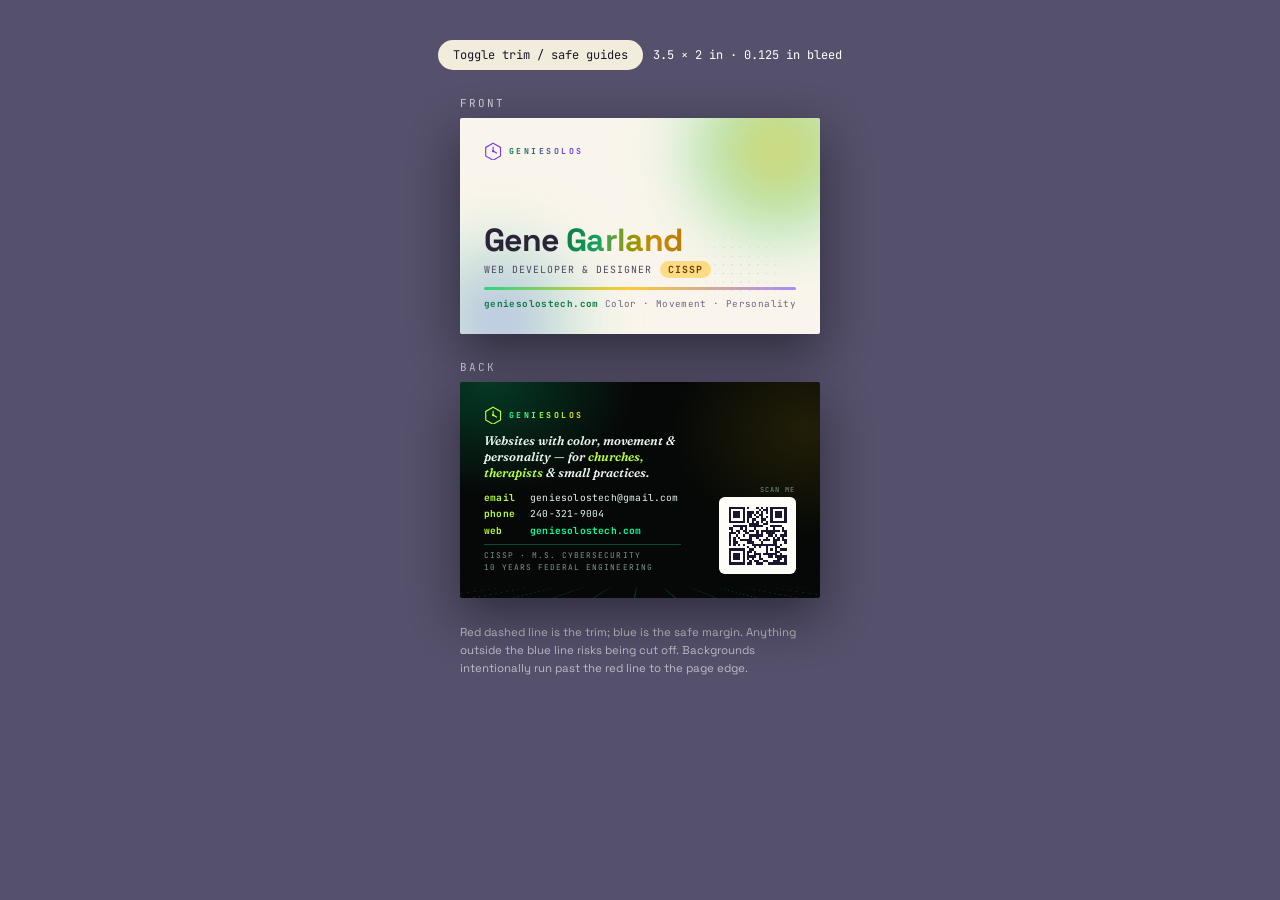
==== card/index.html @ cdeb46a6 "Add business card in both site themes Front uses the light sunroom theme, back uses the dark cyber t" ====
<!DOCTYPE html>
<html lang="en">
<head>
<meta charset="utf-8">
<meta name="viewport" content="width=device-width, initial-scale=1">
<title>GenieSolos — Business Card</title>
<meta name="robots" content="noindex">

<link rel="preconnect" href="https://fonts.googleapis.com">
<link rel="preconnect" href="https://fonts.gstatic.com" crossorigin>
<link href="https://fonts.googleapis.com/css2?family=Fraunces:ital,opsz,wght@1,9..144,600&family=JetBrains+Mono:wght@400;500;700&family=Space+Grotesk:wght@400;500;600;700&display=swap" rel="stylesheet">

<style>
/* ═══════════════════════════════════════════════════════════════
   GENIESOLOS business card — 3.5 x 2 in US standard.

   Every page is the BLEED size (3.75 x 2.25 in). The trim line sits
   0.125in inside that, and nothing that matters goes closer than
   0.125in inside the trim — so 0.25in of guaranteed clearance from
   the page edge. Backgrounds deliberately run to the page edge so a
   few thousandths of drift at the guillotine never shows a white
   sliver.
   ═══════════════════════════════════════════════════════════════ */
:root {
  --bleed-w: 3.75in;  --bleed-h: 2.25in;
  --trim:  0.125in;             /* bleed edge -> trim line   */
  --safe:  0.25in;              /* bleed edge -> safe margin */

  --cream:   #FAF5EC;
  --paper:   #FFFDF8;
  --ink:     #292437;
  --ink-2:   #4E4760;
  --muted:   #6E6680;
  --green:        #17A15E;
  --green-deep:   #0C7A46;
  --green-bright: #2ED47F;
  --sun:      #FFC933;
  --gold:     #B87A00;
  --violet:        #7C3AED;
  --violet-bright: #A78BFA;

  --k-bg:     #060807;
  --k-ink:    #E6F4EC;
  --k-ink-2:  #A9C3B6;
  --k-muted:  #7D9488;
  --k-green:  #00FF9C;
  --k-acid:   #B6FF3A;
  --k-sun:    #FFD60A;

  --mono:  'JetBrains Mono', ui-monospace, Consolas, monospace;
  --sans:  'Space Grotesk', system-ui, 'Segoe UI', sans-serif;
  --serif: 'Fraunces', Georgia, serif;
}

* { box-sizing: border-box; margin: 0; padding: 0; }

body {
  background: #55506B;
  font-family: var(--sans);
  display: flex; flex-direction: column; align-items: center;
  gap: 26px; padding: 40px 20px 60px;
}

/* ── the card ─────────────────────────────────────────────────── */
.card {
  position: relative;
  width: var(--bleed-w); height: var(--bleed-h);
  overflow: hidden;
  -webkit-print-color-adjust: exact; print-color-adjust: exact;
}
.card__safe {
  position: absolute; inset: var(--safe);
  display: flex; flex-direction: column;
  z-index: 3;
}

/* screen-only presentation */
.stage { display: grid; gap: 26px; }
.stage .card { box-shadow: 0 18px 50px rgba(0,0,0,.45); border-radius: 2px; }
.label {
  font-family: var(--mono); font-size: 11px; letter-spacing: .18em;
  text-transform: uppercase; color: rgba(255,255,255,.72); margin-bottom: 8px;
}
.note {
  max-width: 3.75in; font-size: 11.5px; line-height: 1.55;
  color: rgba(255,255,255,.62);
}

/* trim + safe guides, screen only, toggleable */
.guides { position: absolute; inset: 0; z-index: 9; pointer-events: none; display: none; }
body.show-guides .guides { display: block; }
.guides::before, .guides::after { content: ''; position: absolute; }
.guides::before { inset: var(--trim); outline: 1px dashed rgba(255,60,60,.85); }
.guides::after  { inset: var(--safe); outline: 1px dashed rgba(60,160,255,.75); }

.toolbar {
  display: flex; gap: 10px; align-items: center;
  font-family: var(--mono); font-size: 12px; color: #fff;
}
.toolbar button {
  font: inherit; color: #1a1726; background: #F2ECDD;
  border: 0; border-radius: 999px; padding: 7px 15px; cursor: pointer;
}

/* ═══════════ FRONT — light ═══════════ */
.front { background: var(--cream); color: var(--ink); }
.front .blob {
  position: absolute; border-radius: 50%; filter: blur(0.34in); z-index: 1;
}
.front .blob--a {
  top: -0.62in; right: -0.5in; width: 1.9in; height: 1.9in;
  background: radial-gradient(circle, rgba(255,201,51,.85), rgba(46,212,127,.5) 60%, transparent 72%);
}
.front .blob--b {
  bottom: -0.7in; left: -0.45in; width: 1.7in; height: 1.7in;
  background: radial-gradient(circle, rgba(167,139,250,.7), rgba(46,212,127,.3) 62%, transparent 74%);
}
.front .meadow {
  position: absolute; right: 0.2in; bottom: 0.18in;
  width: 1.3in; height: 0.95in; z-index: 2;
  background-image: radial-gradient(rgba(124,58,237,.34) 0.008in, transparent 0.008in);
  background-size: 0.09in 0.09in;
  -webkit-mask-image: radial-gradient(closest-side, #000 25%, transparent);
  mask-image: radial-gradient(closest-side, #000 25%, transparent);
}

.brand { display: flex; align-items: center; gap: 0.07in; }
.brand svg { width: 0.19in; height: 0.19in; color: var(--violet); flex: none; }
.brand span {
  font-family: var(--mono); font-weight: 700;
  font-size: 6.2pt; letter-spacing: .3em;
  background: linear-gradient(100deg, var(--green-deep), var(--violet) 92%);
  -webkit-background-clip: text; background-clip: text; color: transparent;
}

.front .name {
  margin-top: auto;
  font-size: 24pt; font-weight: 700; letter-spacing: -.02em; line-height: 1;
}
.front .name b {
  font-weight: 700;
  background: linear-gradient(100deg, #0C7A46, #17A15E 30%, #C8890A 78%, #B87A00 100%);
  background: linear-gradient(100deg in oklch, #0C7A46, #17A15E 30%, #C8890A 78%, #B87A00 100%);
  -webkit-background-clip: text; background-clip: text; color: transparent;
}
.front .role {
  display: flex; align-items: center; gap: 0.09in;
  margin-top: 0.055in;
  font-family: var(--mono); font-size: 7.4pt; letter-spacing: .1em;
  color: var(--ink-2); text-transform: uppercase;
}
.front .cissp {
  font-weight: 700; color: #6B4300; letter-spacing: .12em;
  background: rgba(255,201,51,.55);
  border-radius: 999px; padding: 0.018in 0.075in;
}

.front .rule {
  height: 0.028in; border-radius: 0.03in; margin-top: 0.1in;
  background: linear-gradient(90deg, var(--green-bright), var(--sun) 46%, var(--violet-bright));
}
.front .foot {
  display: flex; justify-content: space-between; align-items: baseline;
  margin-top: 0.075in;
  font-family: var(--mono); font-size: 7pt; letter-spacing: .04em;
}
.front .foot .site { color: var(--green-deep); font-weight: 700; }
.front .foot .tag  { color: var(--muted); }

/* ═══════════ BACK — dark ═══════════ */
.back { background: var(--k-bg); color: var(--k-ink); }
.back .wash {
  position: absolute; inset: 0; z-index: 1;
  background:
    radial-gradient(70% 90% at 8% 0%,   rgba(0,255,156,.2), transparent 58%),
    radial-gradient(60% 80% at 96% 22%, rgba(255,214,10,.11), transparent 62%);
}
/* the site's grid horizon, flattened for print */
.back .horizon {
  position: absolute; left: -30%; right: -30%; bottom: 0; height: 0.85in; z-index: 1;
  background-image:
    linear-gradient(rgba(0,255,156,.75) 0.007in, transparent 0.007in),
    linear-gradient(90deg, rgba(0,255,156,.55) 0.007in, transparent 0.007in);
  background-size: 0.42in 0.26in;
  transform: perspective(1.1in) rotateX(74deg);
  transform-origin: bottom center;
  -webkit-mask-image: linear-gradient(to top, #000 0%, #000 30%, transparent 88%);
  mask-image: linear-gradient(to top, #000 0%, #000 30%, transparent 88%);
  opacity: .5;
}
.back .brand svg { color: var(--k-acid); }
.back .brand span {
  background: linear-gradient(100deg, var(--k-green), var(--k-acid) 55%, var(--k-sun));
  -webkit-background-clip: text; background-clip: text; color: transparent;
}

.back .pitch {
  margin-top: 0.09in;
  font-family: var(--serif); font-style: italic; font-weight: 600;
  font-size: 9.4pt; line-height: 1.3; color: var(--k-ink);
  max-width: 2.1in;
}
.back .pitch em { font-style: italic; color: var(--k-acid); }

.back .rows { margin-top: auto; display: grid; gap: 0.035in; }
.back .row {
  display: flex; align-items: baseline; gap: 0.06in;
  font-family: var(--mono); font-size: 7.2pt; letter-spacing: .02em;
}
.back .row .k {
  color: var(--k-acid); font-weight: 700;
  width: 0.42in; flex: none;
}
.back .row .v { color: var(--k-ink); }
.back .row .v.hi { color: var(--k-green); font-weight: 700; }

.back .cred {
  margin-top: 0.075in; padding-top: 0.06in;
  border-top: 0.006in solid rgba(0,255,156,.28);
  font-family: var(--mono); font-size: 5.9pt; letter-spacing: .13em;
  line-height: 1.5;
  text-transform: uppercase; color: var(--k-muted);
}

/* QR sits on a cream tile, never inverted — a light-on-dark QR is
   rejected by a meaningful share of phone scanners. */
.qr {
  position: absolute; right: var(--safe); bottom: var(--safe); z-index: 4;
  width: 0.8in; height: 0.8in;
  background: var(--paper);
  border-radius: 0.06in;
  padding: 0.05in;
  display: grid; place-items: center;
}
.qr svg { width: 100%; height: 100%; display: block; }
/* Caption sits ABOVE the tile. Below it would land between the safe
   margin and the trim line, where the guillotine can take it. */
.qr__cap {
  position: absolute; right: 0.01in; top: -0.13in;
  font-family: var(--mono); font-size: 5.2pt; letter-spacing: .14em;
  text-transform: uppercase; color: var(--k-muted); white-space: nowrap;
}
.back .rows, .back .cred { max-width: 2.05in; }

/* ═══════════ EXPORT ═══════════ */
/* #only=front / #only=back strips the page down to a single card face
   pinned at the origin, so a headless screenshot captures exactly the
   bleed area with nothing else in frame. */
body.export {
  background: #fff; display: block; padding: 0; gap: 0;
}
body.export .toolbar,
body.export .label,
body.export .note,
body.export .guides { display: none !important; }
body.export .stage { display: block; gap: 0; }
body.export .stage > div { display: none; }
body.export .stage > div.is-target { display: block; }
body.export .card { box-shadow: none; border-radius: 0; }

/* ═══════════ PRINT ═══════════ */
@page { size: 3.75in 2.25in; margin: 0; }

@media print {
  body { background: #fff; display: block; padding: 0; gap: 0; }
  .toolbar, .label, .note, .guides { display: none !important; }
  .stage { display: block; gap: 0; }
  .stage .card { box-shadow: none; border-radius: 0; }
  .card { break-after: page; page-break-after: always; }
  .card:last-of-type { break-after: auto; page-break-after: auto; }
}
</style>
</head>
<body>

<div class="toolbar">
  <button id="guideBtn" type="button">Toggle trim / safe guides</button>
  <span>3.5 &times; 2 in &middot; 0.125 in bleed</span>
</div>

<div class="stage">
  <div>
    <p class="label">Front</p>
    <article class="card front">
      <div class="blob blob--a"></div>
      <div class="blob blob--b"></div>
      <div class="meadow"></div>

      <div class="card__safe">
        <div class="brand">
          <svg viewBox="0 0 32 32" aria-hidden="true">
            <path d="M16 2 29 9.5v15L16 32 3 24.5v-15Z" fill="none" stroke="currentColor" stroke-width="2"/>
            <path d="M16 9v7l6 3.5" fill="none" stroke="currentColor" stroke-width="2" stroke-linecap="round"/>
            <circle cx="16" cy="16" r="2.1" fill="currentColor"/>
          </svg>
          <span>GENIESOLOS</span>
        </div>

        <h1 class="name">Gene <b>Garland</b></h1>
        <p class="role">
          <span>Web Developer &amp; Designer</span>
          <span class="cissp">CISSP</span>
        </p>

        <div class="rule"></div>
        <p class="foot">
          <span class="site">geniesolostech.com</span>
          <span class="tag">Color &middot; Movement &middot; Personality</span>
        </p>
      </div>
      <div class="guides"></div>
    </article>
  </div>

  <div>
    <p class="label">Back</p>
    <article class="card back">
      <div class="wash"></div>
      <div class="horizon"></div>

      <div class="card__safe">
        <div class="brand">
          <svg viewBox="0 0 32 32" aria-hidden="true">
            <path d="M16 2 29 9.5v15L16 32 3 24.5v-15Z" fill="none" stroke="currentColor" stroke-width="2"/>
            <path d="M16 9v7l6 3.5" fill="none" stroke="currentColor" stroke-width="2" stroke-linecap="round"/>
            <circle cx="16" cy="16" r="2.1" fill="currentColor"/>
          </svg>
          <span>GENIESOLOS</span>
        </div>

        <p class="pitch">Websites with color, movement&nbsp;&amp; personality — for <em>churches, therapists</em> &amp; small practices.</p>

        <div class="rows">
          <p class="row"><span class="k">email</span><span class="v">geniesolostech@gmail.com</span></p>
          <p class="row"><span class="k">phone</span><span class="v">240-321-9004</span></p>
          <p class="row"><span class="k">web</span><span class="v hi">geniesolostech.com</span></p>
        </div>

        <p class="cred">CISSP &middot; M.S. Cybersecurity<br>10 Years Federal Engineering</p>
      </div>

      <div class="qr" id="qr"><span class="qr__cap">scan me</span></div>
      <div class="guides"></div>
    </article>
  </div>
</div>

<p class="note">
  Red dashed line is the trim; blue is the safe margin. Anything outside the blue line
  risks being cut off. Backgrounds intentionally run past the red line to the page edge.
</p>

<script src="qr.js"></script>
<script>
  (function () {
    var target = 'https://geniesolostech.com';
    var host = document.getElementById('qr');
    var cap = host.querySelector('.qr__cap');
    host.insertAdjacentHTML('afterbegin', GSQR.svg(target, {
      dark: '#1B1630',        /* near-black, not pure black: prints softer and
                                 still far above the contrast a scanner needs */
      light: 'none',
      quiet: 2                /* the cream tile's padding supplies the rest of
                                 the required 4-module quiet zone */
    }));
    if (cap) host.appendChild(cap);

    document.getElementById('guideBtn').addEventListener('click', function () {
      document.body.classList.toggle('show-guides');
    });

    /* export isolation — see body.export in the stylesheet */
    var only = /only=(front|back)/.exec(location.hash);
    if (only) {
      var face = document.querySelector('.card.' + only[1]);
      if (face) {
        document.body.classList.add('export');
        face.closest('.stage > div').classList.add('is-target');
      }
    }
  })();
</script>
</body>
</html>
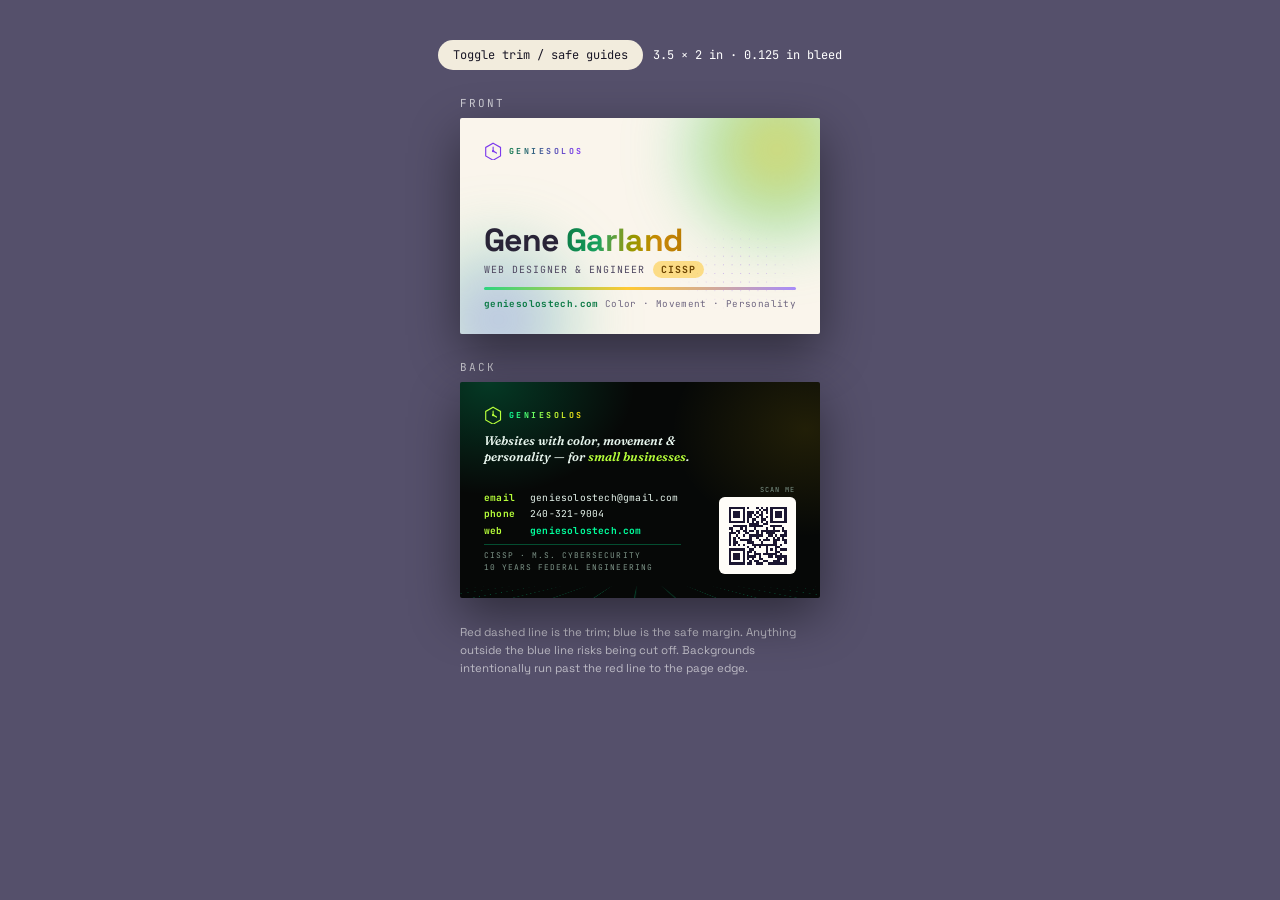
==== commit 41975d38: "Update business card copy - Front title is now "Web Designer & Engineer" - Back pitch reads "for sma" ====
--- a/card/index.html
+++ b/card/index.html
@@ -198,7 +198,9 @@
   margin-top: 0.09in;
   font-family: var(--serif); font-style: italic; font-weight: 600;
   font-size: 9.4pt; line-height: 1.3; color: var(--k-ink);
-  max-width: 2.1in;
+  /* wider than the contact rows below it: the QR only occupies the
+     lower right, so this line is free to run further across */
+  max-width: 2.45in;
 }
 .back .pitch em { font-style: italic; color: var(--k-acid); }
 
@@ -298,7 +300,7 @@
 
         <h1 class="name">Gene <b>Garland</b></h1>
         <p class="role">
-          <span>Web Developer &amp; Designer</span>
+          <span>Web Designer &amp; Engineer</span>
           <span class="cissp">CISSP</span>
         </p>
 
@@ -328,7 +330,7 @@
           <span>GENIESOLOS</span>
         </div>
 
-        <p class="pitch">Websites with color, movement&nbsp;&amp; personality — for <em>churches, therapists</em> &amp; small practices.</p>
+        <p class="pitch">Websites with color, movement&nbsp;&amp; personality — for <em>small&nbsp;businesses</em>.</p>
 
         <div class="rows">
           <p class="row"><span class="k">email</span><span class="v">geniesolostech@gmail.com</span></p>
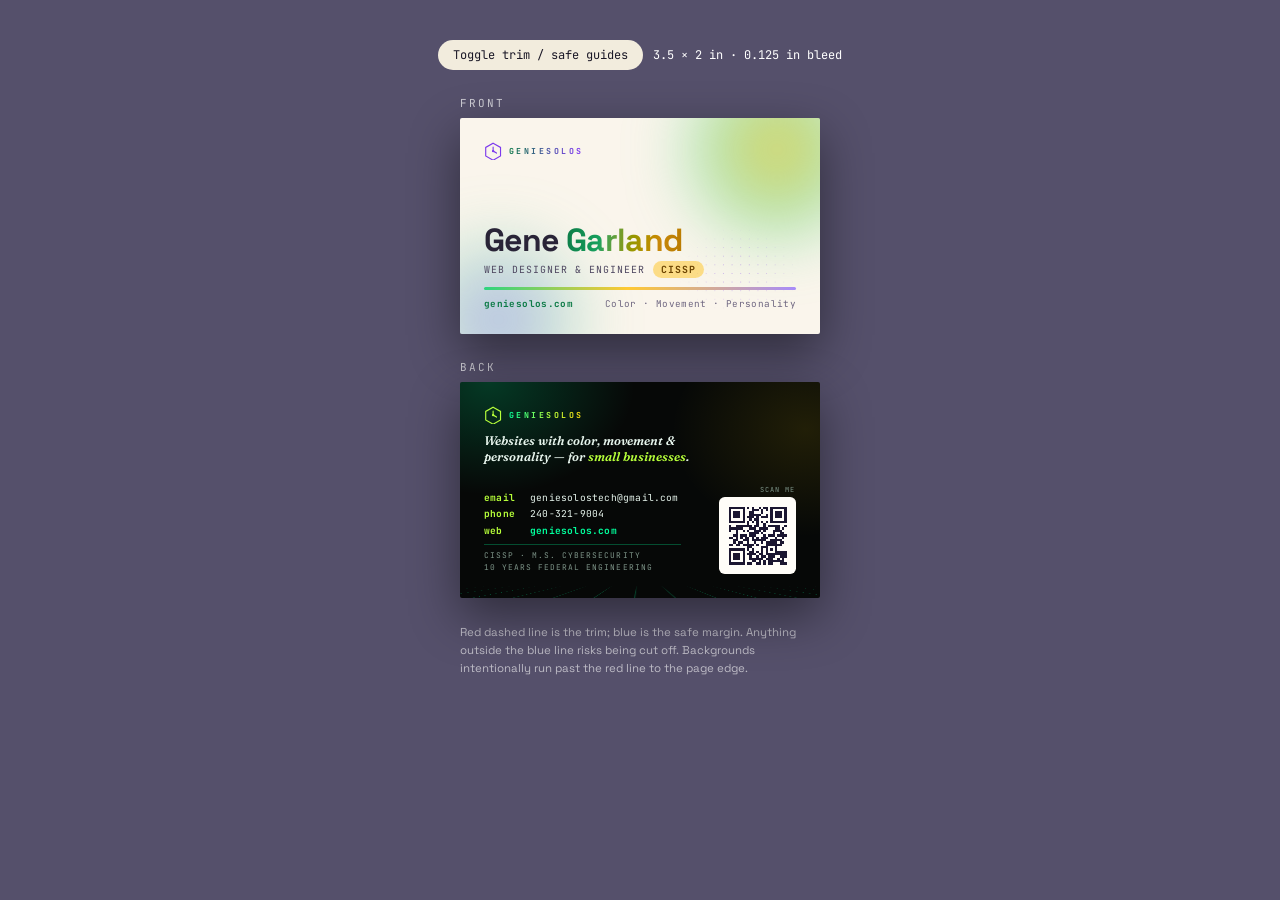
==== commit abf1c916: "Change domain to geniesolos.com Replaces geniesolostech.com everywhere it appeared as the website do" ====
--- a/card/index.html
+++ b/card/index.html
@@ -306,7 +306,7 @@
 
         <div class="rule"></div>
         <p class="foot">
-          <span class="site">geniesolostech.com</span>
+          <span class="site">geniesolos.com</span>
           <span class="tag">Color &middot; Movement &middot; Personality</span>
         </p>
       </div>
@@ -335,7 +335,7 @@
         <div class="rows">
           <p class="row"><span class="k">email</span><span class="v">geniesolostech@gmail.com</span></p>
           <p class="row"><span class="k">phone</span><span class="v">240-321-9004</span></p>
-          <p class="row"><span class="k">web</span><span class="v hi">geniesolostech.com</span></p>
+          <p class="row"><span class="k">web</span><span class="v hi">geniesolos.com</span></p>
         </div>
 
         <p class="cred">CISSP &middot; M.S. Cybersecurity<br>10 Years Federal Engineering</p>
@@ -355,7 +355,7 @@
 <script src="qr.js"></script>
 <script>
   (function () {
-    var target = 'https://geniesolostech.com';
+    var target = 'https://geniesolos.com';
     var host = document.getElementById('qr');
     var cap = host.querySelector('.qr__cap');
     host.insertAdjacentHTML('afterbegin', GSQR.svg(target, {
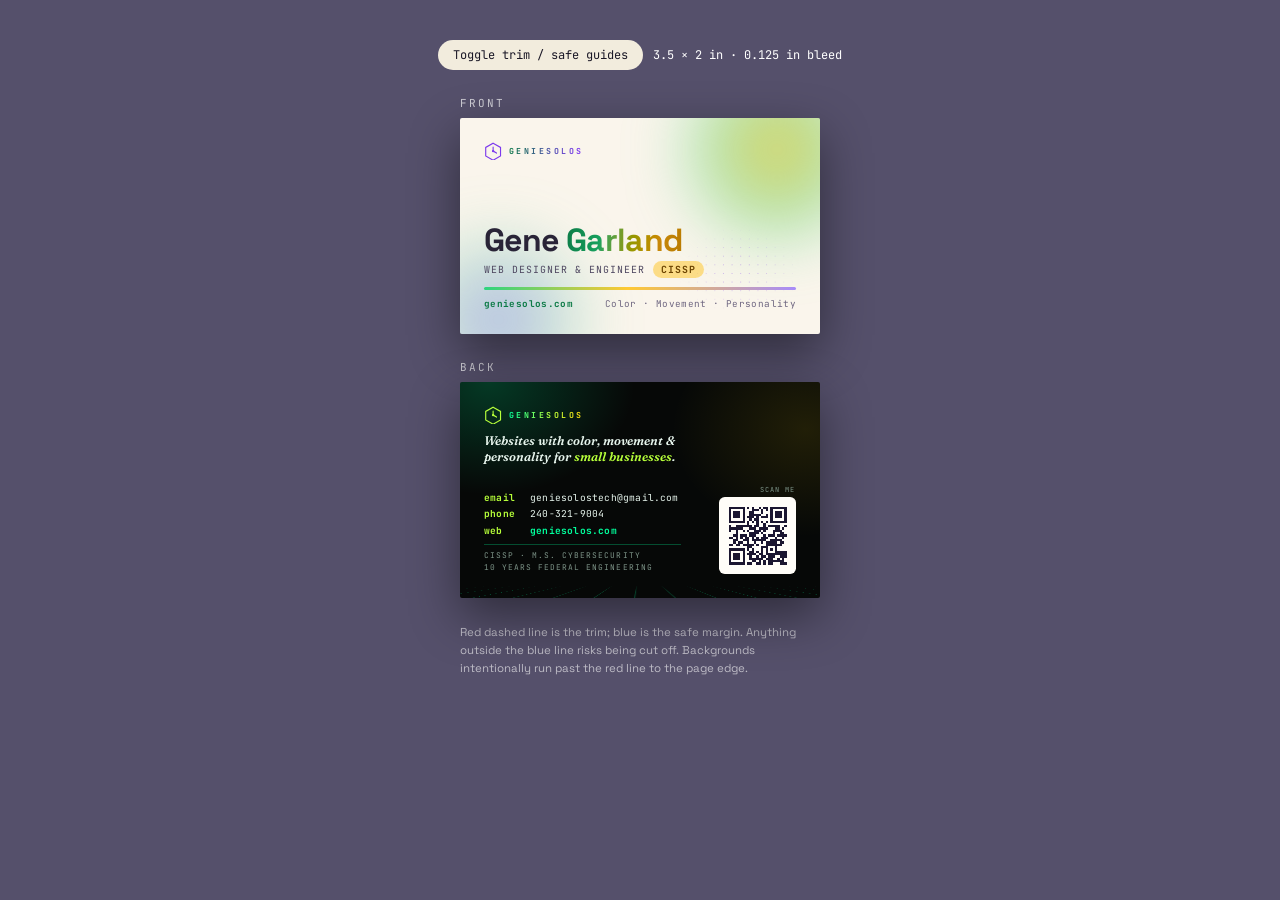
==== commit 69665a22: "Remove every em-dash; make asset fixes reach browsers Removes all 126 em-dashes and the one en-dash " ====
--- a/card/index.html
+++ b/card/index.html
@@ -3,7 +3,7 @@
 <head>
 <meta charset="utf-8">
 <meta name="viewport" content="width=device-width, initial-scale=1">
-<title>GenieSolos — Business Card</title>
+<title>GenieSolos Business Card</title>
 <meta name="robots" content="noindex">
 
 <link rel="preconnect" href="https://fonts.googleapis.com">
@@ -12,11 +12,11 @@
 
 <style>
 /* ═══════════════════════════════════════════════════════════════
-   GENIESOLOS business card — 3.5 x 2 in US standard.
+   GENIESOLOS business card. 3.5 x 2 in US standard.
 
    Every page is the BLEED size (3.75 x 2.25 in). The trim line sits
    0.125in inside that, and nothing that matters goes closer than
-   0.125in inside the trim — so 0.25in of guaranteed clearance from
+   0.125in inside the trim, so 0.25in of guaranteed clearance from
    the page edge. Backgrounds deliberately run to the page edge so a
    few thousandths of drift at the guillotine never shows a white
    sliver.
@@ -102,7 +102,7 @@
   border: 0; border-radius: 999px; padding: 7px 15px; cursor: pointer;
 }
 
-/* ═══════════ FRONT — light ═══════════ */
+/* ═══════════ FRONT (light) ═══════════ */
 .front { background: var(--cream); color: var(--ink); }
 .front .blob {
   position: absolute; border-radius: 50%; filter: blur(0.34in); z-index: 1;
@@ -167,7 +167,7 @@
 .front .foot .site { color: var(--green-deep); font-weight: 700; }
 .front .foot .tag  { color: var(--muted); }
 
-/* ═══════════ BACK — dark ═══════════ */
+/* ═══════════ BACK (dark) ═══════════ */
 .back { background: var(--k-bg); color: var(--k-ink); }
 .back .wash {
   position: absolute; inset: 0; z-index: 1;
@@ -224,7 +224,7 @@
   text-transform: uppercase; color: var(--k-muted);
 }
 
-/* QR sits on a cream tile, never inverted — a light-on-dark QR is
+/* QR sits on a cream tile, never inverted. A light-on-dark QR is
    rejected by a meaningful share of phone scanners. */
 .qr {
   position: absolute; right: var(--safe); bottom: var(--safe); z-index: 4;
@@ -330,7 +330,7 @@
           <span>GENIESOLOS</span>
         </div>
 
-        <p class="pitch">Websites with color, movement&nbsp;&amp; personality — for <em>small&nbsp;businesses</em>.</p>
+        <p class="pitch">Websites with color, movement&nbsp;&amp; personality for <em>small&nbsp;businesses</em>.</p>
 
         <div class="rows">
           <p class="row"><span class="k">email</span><span class="v">geniesolostech@gmail.com</span></p>
@@ -371,7 +371,7 @@
       document.body.classList.toggle('show-guides');
     });
 
-    /* export isolation — see body.export in the stylesheet */
+    /* export isolation, see body.export in the stylesheet */
     var only = /only=(front|back)/.exec(location.hash);
     if (only) {
       var face = document.querySelector('.card.' + only[1]);
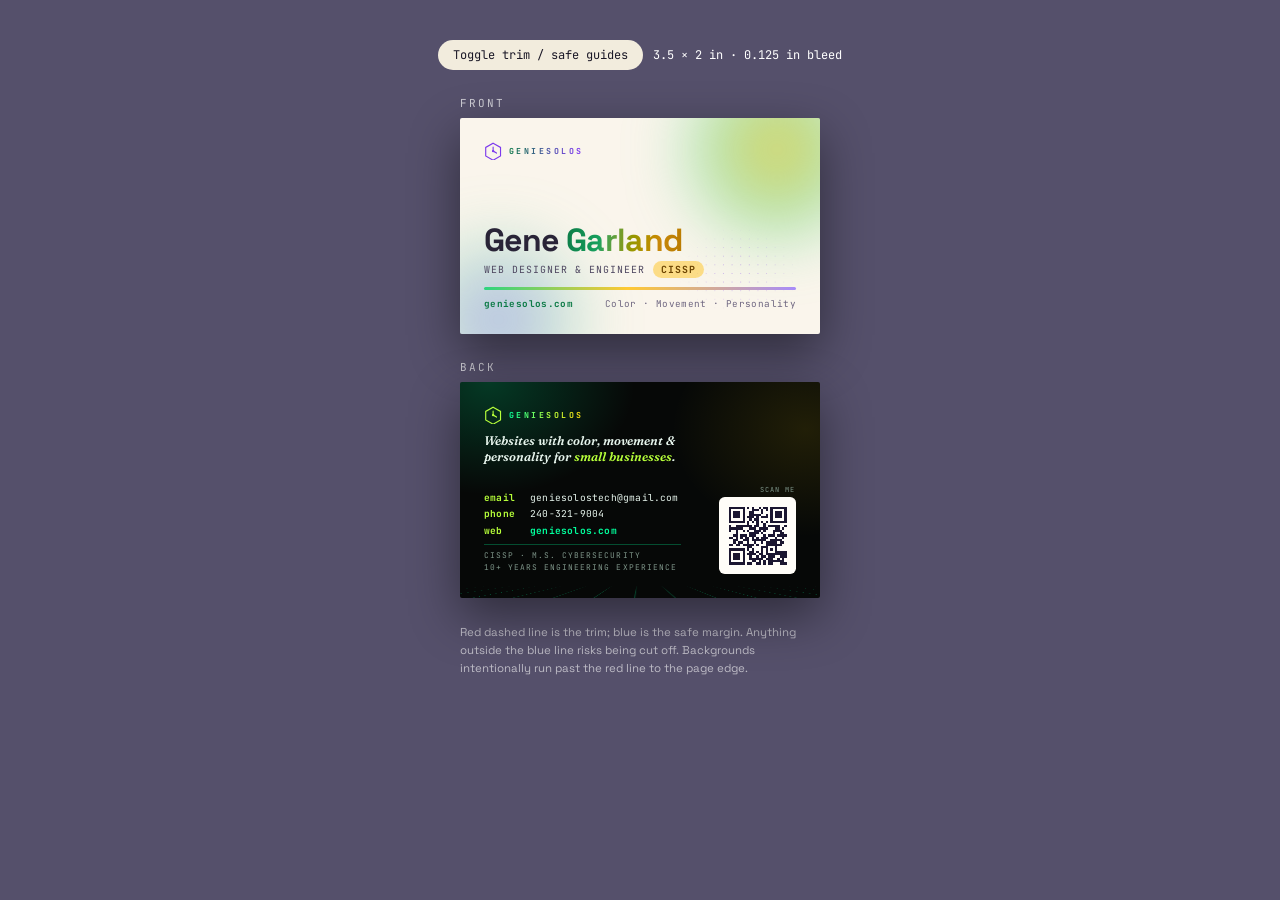
==== commit 01d583d3: "Move federal service to 2020; date the certs and drop the CCNA The tech career starts in 2016 with w" ====
--- a/card/index.html
+++ b/card/index.html
@@ -338,7 +338,7 @@
           <p class="row"><span class="k">web</span><span class="v hi">geniesolos.com</span></p>
         </div>
 
-        <p class="cred">CISSP &middot; M.S. Cybersecurity<br>10 Years Federal Engineering</p>
+        <p class="cred">CISSP &middot; M.S. Cybersecurity<br>10+ Years Engineering Experience</p>
       </div>
 
       <div class="qr" id="qr"><span class="qr__cap">scan me</span></div>
